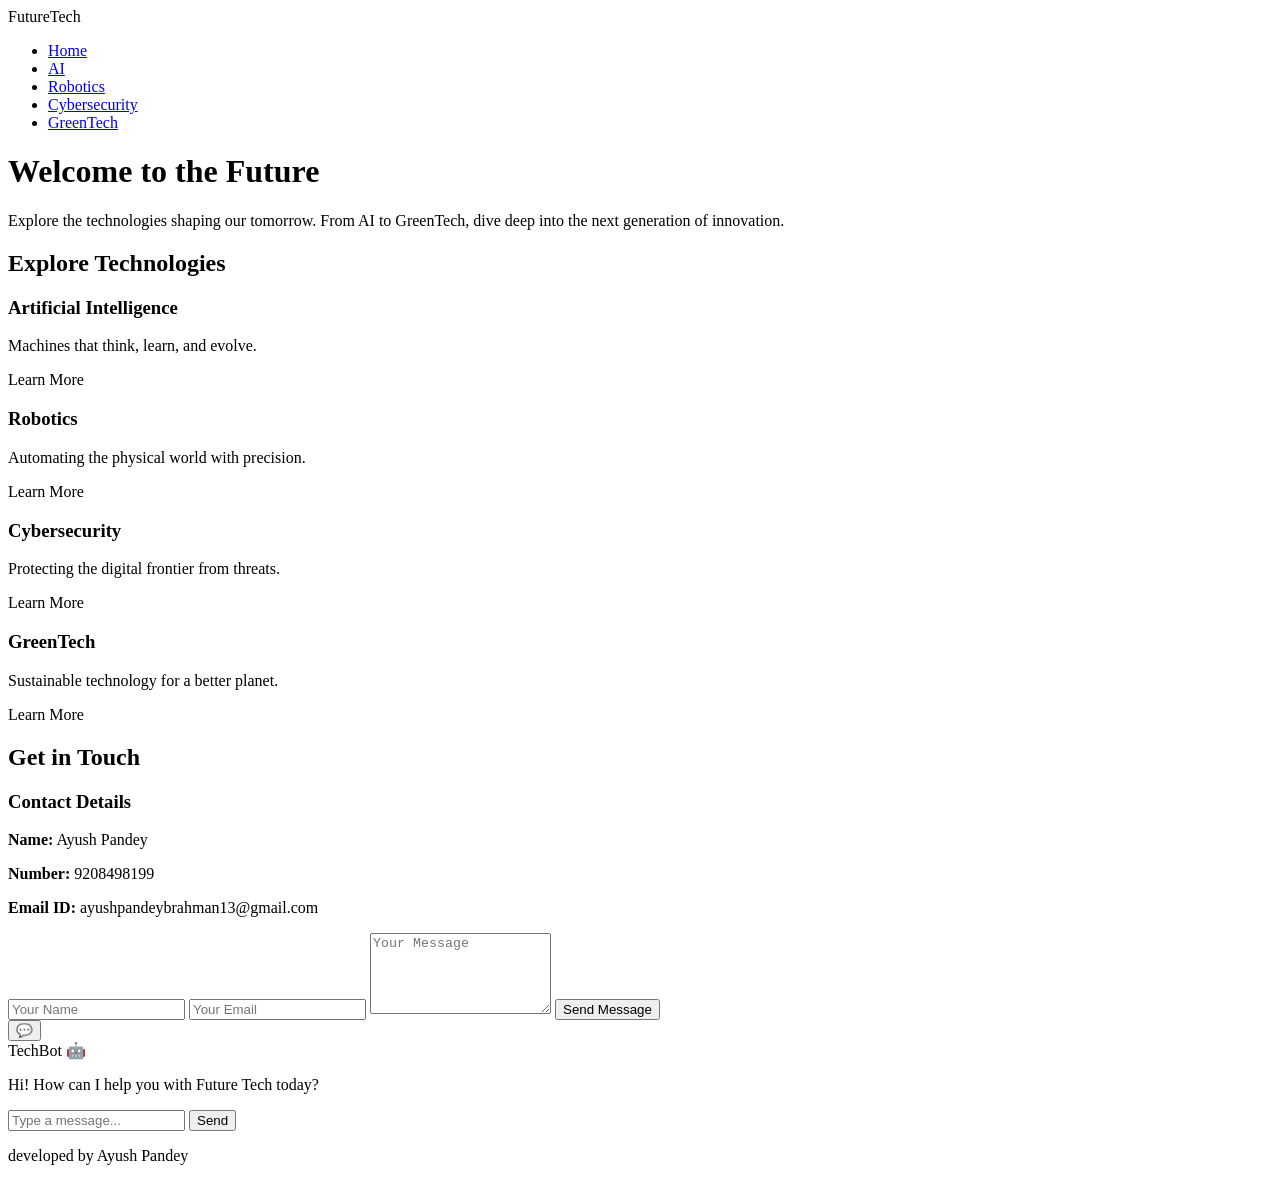
==== index.html @ 510f50c7 "Create index.html" ====
<!DOCTYPE html>
<html lang="en">
<head>
    <meta charset="UTF-8">
    <meta name="viewport" content="width=device-width, initial-scale=1.0">
    <title>Future Tech | Home</title>
    <link rel="stylesheet" href="style.css">
</head>
<body>

    <nav>
        <div class="logo">Future<span>Tech</span></div>
        <ul class="nav-links">
            <li><a href="index.html" class="active">Home</a></li>
            <li><a href="ai.html">AI</a></li>
            <li><a href="Robotics.html">Robotics</a></li>
            <li><a href="Cybersecurity.html">Cybersecurity</a></li>
            <li><a href="Greentech.html">GreenTech</a></li>
        </ul>
    </nav>

    <main>
        <header class="hero">
            <div class="hero-content animate-fade">
                <h1>Welcome to the <span class="highlight">Future</span></h1>
                <p>Explore the technologies shaping our tomorrow. From AI to GreenTech, dive deep into the next generation of innovation.</p>
            </div>
        </header>

        <section class="tech-section">
            <h2 class="section-title">Explore Technologies</h2>
            <div class="grid-container">
                <div class="card" onclick="location.href='ai.html'">
                    <h3>Artificial Intelligence</h3>
                    <p>Machines that think, learn, and evolve.</p>
                    <span class="btn">Learn More</span>
                </div>
                <div class="card" onclick="location.href='Robotics.html'">
                    <h3>Robotics</h3>
                    <p>Automating the physical world with precision.</p>
                    <span class="btn">Learn More</span>
                </div>
                <div class="card" onclick="location.href='Cybersecurity.html'">
                    <h3>Cybersecurity</h3>
                    <p>Protecting the digital frontier from threats.</p>
                    <span class="btn">Learn More</span>
                </div>
                <div class="card" onclick="location.href='Greentech.html'">
                    <h3>GreenTech</h3>
                    <p>Sustainable technology for a better planet.</p>
                    <span class="btn">Learn More</span>
                </div>
            </div>
        </section>

        <section class="contact-section">
            <h2 class="section-title">Get in Touch</h2>
            <div class="contact-container animate-fade">
                
                <div class="contact-info">
                    <h3>Contact Details</h3>
                    <p><strong>Name:</strong> Ayush Pandey</p>
                    <p><strong>Number:</strong> 9208498199</p>
                    <p><strong>Email ID:</strong> ayushpandeybrahman13@gmail.com</p>
                </div>

                <form class="contact-form" action="https://formsubmit.co/ayushpandeybrahman13@gmail.com" method="POST">
                    <input type="hidden" name="_captcha" value="false">
                    <input type="hidden" name="_subject" value="New Submission on Future Tech Portfolio!">
                    
                    <input type="text" name="name" placeholder="Your Name" required>
                    <input type="email" name="email" placeholder="Your Email" required>
                    <textarea name="message" rows="5" placeholder="Your Message" required></textarea>
                    <button type="submit">Send Message</button>
                </form>

            </div>
        </section>
    </main>

    <div class="chatbot-container">
        <button class="chat-toggle" id="chatToggle">💬</button>
        <div class="chat-box" id="chatBox">
            <div class="chat-header">TechBot 🤖</div>
            <div class="chat-body" id="chatBody">
                <p class="bot-msg">Hi! How can I help you with Future Tech today?</p>
            </div>
            <div class="chat-input">
                <input type="text" id="userInput" placeholder="Type a message...">
                <button id="sendBtn">Send</button>
            </div>
        </div>
    </div>

    <footer>
        <p>developed by Ayush Pandey</p>
    </footer>

    <script src="script.js"></script>
</body>
</html>
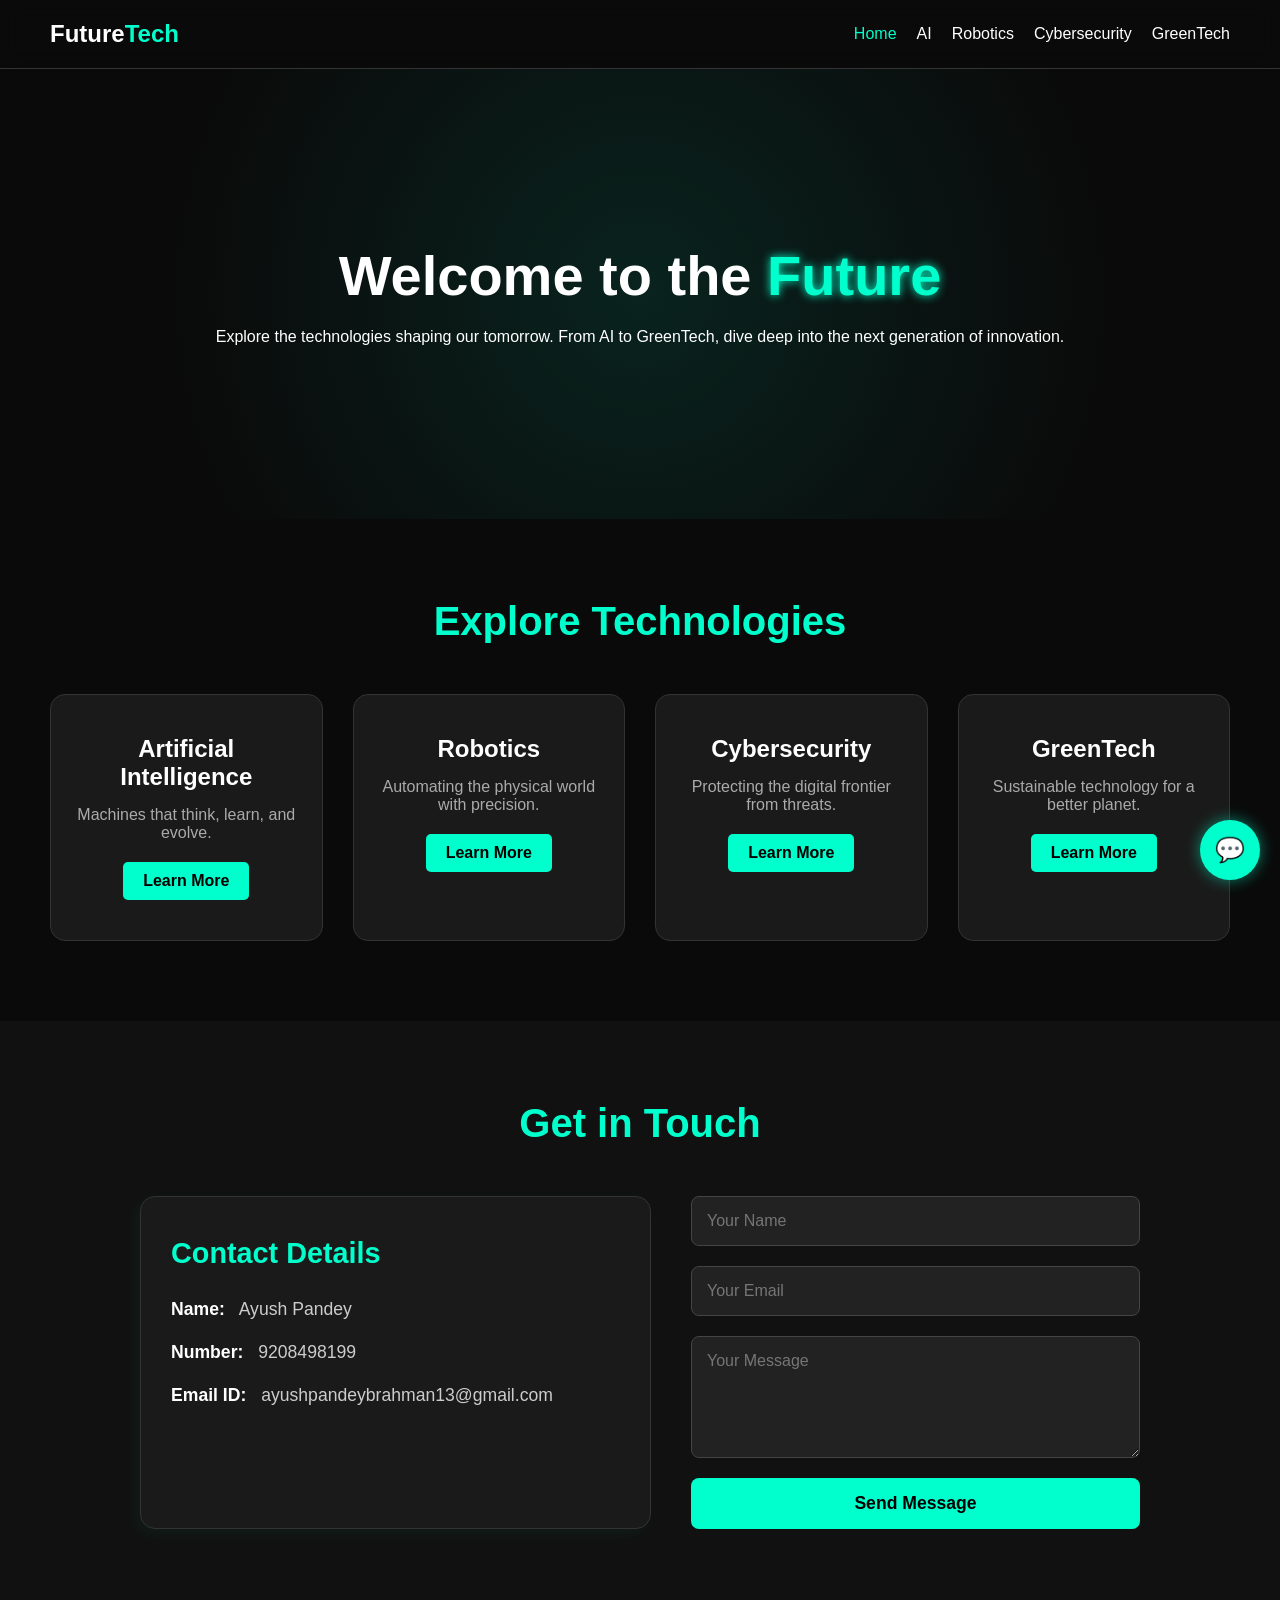
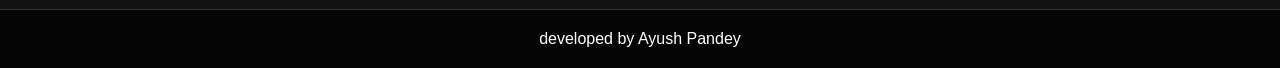
==== commit 18cea8ee: "Update index.html" ====
--- a/index.html
+++ b/index.html
@@ -13,9 +13,9 @@
         <ul class="nav-links">
             <li><a href="index.html" class="active">Home</a></li>
             <li><a href="ai.html">AI</a></li>
-            <li><a href="Robotics.html">Robotics</a></li>
-            <li><a href="Cybersecurity.html">Cybersecurity</a></li>
-            <li><a href="Greentech.html">GreenTech</a></li>
+            <li><a href="robotics.html">Robotics</a></li>
+            <li><a href="cybersecurity.html">Cybersecurity</a></li>
+            <li><a href="greentech.html">GreenTech</a></li>
         </ul>
     </nav>
 
--- a/style.css
+++ b/style.css
@@ -0,0 +1,422 @@
+/* Base Styles & Flexbox Layout for Footer */
+* {
+    margin: 0;
+    padding: 0;
+    box-sizing: border-box;
+    font-family: 'Segoe UI', Tahoma, Geneva, Verdana, sans-serif;
+}
+
+body {
+    background-color: #0a0a0a;
+    color: #fff;
+    overflow-x: hidden;
+    display: flex;
+    flex-direction: column;
+    min-height: 100vh;
+}
+
+main {
+    flex: 1;
+}
+
+/* Navigation */
+nav {
+    display: flex;
+    justify-content: space-between;
+    align-items: center;
+    padding: 20px 50px;
+    background: rgba(10, 10, 10, 0.9);
+    position: sticky;
+    top: 0;
+    z-index: 100;
+    backdrop-filter: blur(10px);
+    border-bottom: 1px solid #333;
+}
+
+.logo {
+    font-size: 24px;
+    font-weight: bold;
+}
+
+.logo span {
+    color: #00ffcc;
+}
+
+.nav-links {
+    list-style: none;
+    display: flex;
+    gap: 20px;
+}
+
+.nav-links a {
+    color: #fff;
+    text-decoration: none;
+    transition: color 0.3s;
+}
+
+.nav-links a:hover, .nav-links a.active {
+    color: #00ffcc;
+}
+
+/* Hero Section */
+.hero {
+    min-height: 50vh;
+    display: flex;
+    justify-content: center;
+    align-items: center;
+    text-align: center;
+    background: radial-gradient(circle, rgba(0,255,204,0.1) 0%, rgba(10,10,10,1) 70%);
+    padding: 40px 20px;
+}
+
+.hero h1 {
+    font-size: 3.5rem;
+    margin-bottom: 20px;
+}
+
+.highlight {
+    color: #00ffcc;
+    text-shadow: 0 0 10px #00ffcc;
+}
+
+.animate-fade {
+    animation: fadeIn 1.5s ease-in-out;
+}
+
+/* Tech Grid with 3D Animation */
+.tech-section {
+    padding: 80px 50px;
+    text-align: center;
+}
+
+.section-title {
+    font-size: 2.5rem;
+    margin-bottom: 50px;
+    color: #00ffcc;
+}
+
+.grid-container {
+    display: grid;
+    grid-template-columns: repeat(auto-fit, minmax(250px, 1fr));
+    gap: 30px;
+    perspective: 1000px;
+}
+
+.card {
+    background: #1a1a1a;
+    padding: 40px 20px;
+    border-radius: 15px;
+    border: 1px solid #333;
+    cursor: pointer;
+    transition: transform 0.5s ease, box-shadow 0.5s ease;
+    transform-style: preserve-3d;
+}
+
+.card:hover {
+    transform: rotateX(10deg) rotateY(-10deg) scale(1.05);
+    box-shadow: -10px 10px 20px rgba(0, 255, 204, 0.2);
+    border-color: #00ffcc;
+}
+
+.card h3 {
+    margin-bottom: 15px;
+    font-size: 1.5rem;
+}
+
+.card p {
+    margin-bottom: 20px;
+    color: #aaa;
+}
+
+.btn {
+    display: inline-block;
+    padding: 10px 20px;
+    background: #00ffcc;
+    color: #000;
+    border-radius: 5px;
+    font-weight: bold;
+}
+
+/* Details Section (for sub-pages) */
+.details-container {
+    max-width: 800px;
+    margin: 0 auto;
+    text-align: left;
+    line-height: 1.8;
+    color: #ccc;
+    font-size: 1.1rem;
+}
+
+.details-container h2 {
+    color: #00ffcc;
+    margin-bottom: 20px;
+}
+
+/* Updated Contact Section */
+.contact-section {
+    padding: 80px 50px;
+    background: #111;
+    text-align: center;
+}
+
+.contact-container {
+    display: flex;
+    flex-wrap: wrap;
+    justify-content: center;
+    gap: 40px;
+    max-width: 1000px;
+    margin: 0 auto;
+    text-align: left;
+}
+
+.contact-info {
+    background: #1a1a1a;
+    padding: 40px 30px;
+    border-radius: 15px;
+    border: 1px solid #333;
+    flex: 1;
+    min-width: 300px;
+    box-shadow: -5px 5px 15px rgba(0, 255, 204, 0.05);
+    transition: transform 0.3s ease;
+}
+
+.contact-info:hover {
+    transform: translateY(-5px);
+    border-color: #00ffcc;
+}
+
+.contact-info h3 {
+    color: #00ffcc;
+    margin-bottom: 25px;
+    font-size: 1.8rem;
+}
+
+.contact-info p {
+    font-size: 1.1rem;
+    margin-bottom: 15px;
+    color: #ccc;
+    line-height: 1.6;
+}
+
+.contact-info strong {
+    color: #fff;
+    margin-right: 10px;
+}
+
+.contact-form {
+    flex: 1;
+    min-width: 300px;
+    display: flex;
+    flex-direction: column;
+    gap: 20px;
+}
+
+.contact-form input, .contact-form textarea {
+    padding: 15px;
+    background: #222;
+    border: 1px solid #444;
+    color: #fff;
+    border-radius: 8px;
+    font-size: 1rem;
+    transition: border-color 0.3s;
+}
+
+.contact-form input:focus, .contact-form textarea:focus {
+    outline: none;
+    border-color: #00ffcc;
+}
+
+.contact-form button {
+    padding: 15px;
+    background: #00ffcc;
+    color: #000;
+    border: none;
+    border-radius: 8px;
+    font-weight: bold;
+    font-size: 1.1rem;
+    cursor: pointer;
+    transition: all 0.3s ease;
+}
+
+.contact-form button:hover {
+    background: #fff;
+    box-shadow: 0 0 15px rgba(0, 255, 204, 0.6);
+}
+
+/* Chatbot */
+.chatbot-container {
+    position: fixed;
+    bottom: 20px;
+    right: 20px;
+    z-index: 1000;
+}
+
+.chat-toggle {
+    width: 60px;
+    height: 60px;
+    border-radius: 50%;
+    background: #00ffcc;
+    border: none;
+    font-size: 24px;
+    cursor: pointer;
+    box-shadow: 0 0 15px rgba(0,255,204,0.5);
+    transition: transform 0.3s;
+}
+
+.chat-toggle:hover {
+    transform: scale(1.1);
+}
+
+.chat-box {
+    display: none;
+    position: absolute;
+    bottom: 80px;
+    right: 0;
+    width: 300px;
+    background: #1a1a1a;
+    border: 1px solid #333;
+    border-radius: 10px;
+    overflow: hidden;
+}
+
+.chat-header {
+    background: #00ffcc;
+    color: #000;
+    padding: 15px;
+    font-weight: bold;
+    text-align: center;
+}
+
+.chat-body {
+    height: 250px;
+    padding: 15px;
+    overflow-y: auto;
+    display: flex;
+    flex-direction: column;
+    gap: 10px;
+}
+
+.bot-msg, .user-msg {
+    padding: 10px;
+    border-radius: 10px;
+    max-width: 80%;
+    font-size: 14px;
+}
+
+.bot-msg {
+    background: #333;
+    align-self: flex-start;
+}
+
+.user-msg {
+    background: #00ffcc;
+    color: #000;
+    align-self: flex-end;
+}
+
+.chat-input {
+    display: flex;
+    border-top: 1px solid #333;
+}
+
+.chat-input input {
+    flex: 1;
+    padding: 10px;
+    border: none;
+    background: #111;
+    color: #fff;
+    outline: none;
+}
+
+.chat-input button {
+    padding: 10px 15px;
+    background: #00ffcc;
+    border: none;
+    cursor: pointer;
+    font-weight: bold;
+}
+
+/* Footer */
+footer {
+    text-align: center;
+    padding: 20px;
+    background: #050505;
+    border-top: 1px solid #333;
+    width: 100%;
+}
+
+/* Keyframes */
+@keyframes fadeIn {
+    from { opacity: 0; transform: translateY(20px); }
+    to { opacity: 1; transform: translateY(0); }
+}
+
+/* ===== Responsive Media Queries ===== */
+
+/* Tablets & Small Laptops */
+@media (max-width: 1024px) {
+    nav {
+        padding: 15px 30px;
+    }
+
+    .hero h1 {
+        font-size: 3rem;
+    }
+
+    .tech-section, .contact-section {
+        padding: 60px 30px;
+    }
+
+    .card {
+        padding: 35px 15px;
+    }
+}
+
+/* Mobile */
+@media (max-width: 768px) {
+    nav {
+        flex-direction: column;
+        align-items: flex-start;
+        padding: 15px 20px;
+    }
+
+    .nav-links {
+        flex-direction: column;
+        gap: 10px;
+        margin-top: 10px;
+    }
+
+    .hero {
+        min-height: 40vh;
+        padding: 30px 15px;
+    }
+
+    .hero h1 {
+        font-size: 2.5rem;
+    }
+
+    .tech-section, .contact-section {
+        padding: 50px 20px;
+    }
+
+    .contact-container {
+        flex-direction: column;
+        gap: 25px;
+    }
+}
+
+/* Extra Small Mobile */
+@media (max-width: 480px) {
+    .hero h1 {
+        font-size: 2rem;
+    }
+
+    .btn {
+        padding: 8px 15px;
+        font-size: 0.9rem;
+    }
+
+    .chat-box {
+        width: 250px;
+    }
+}
